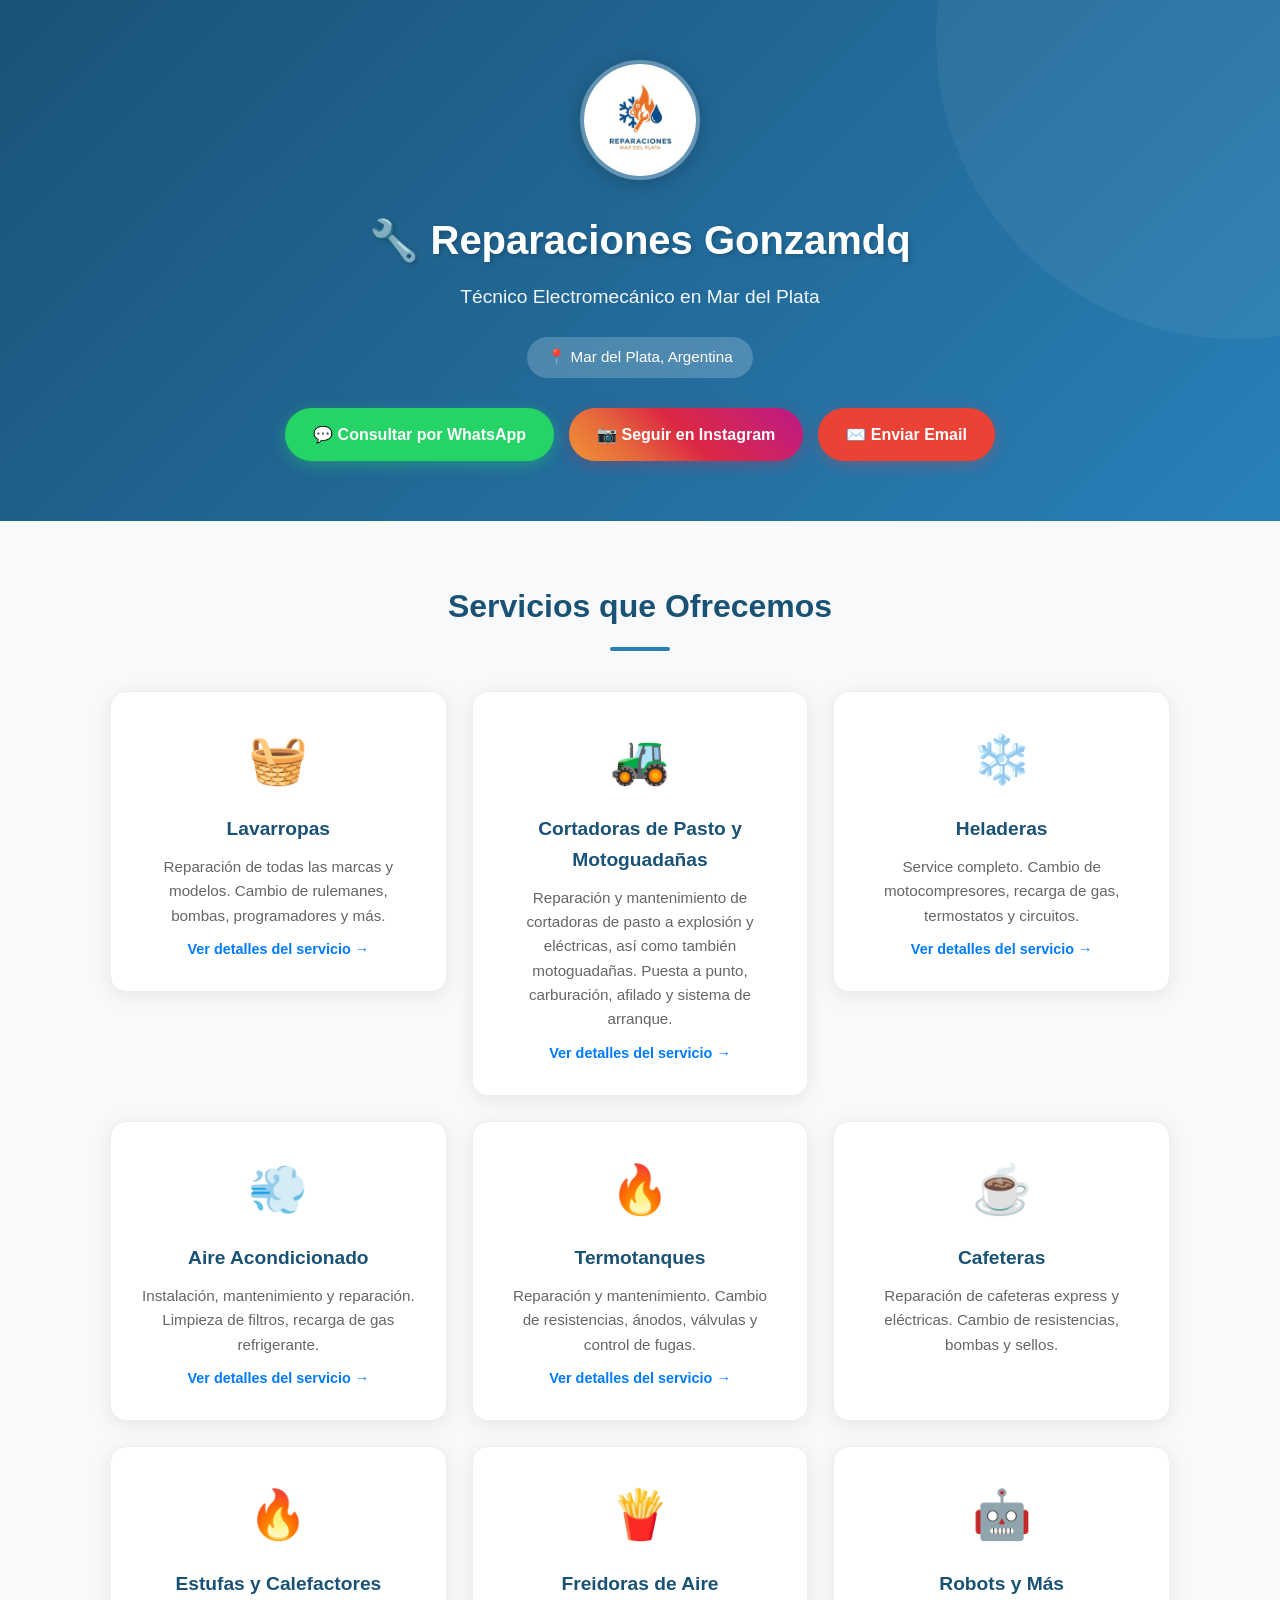
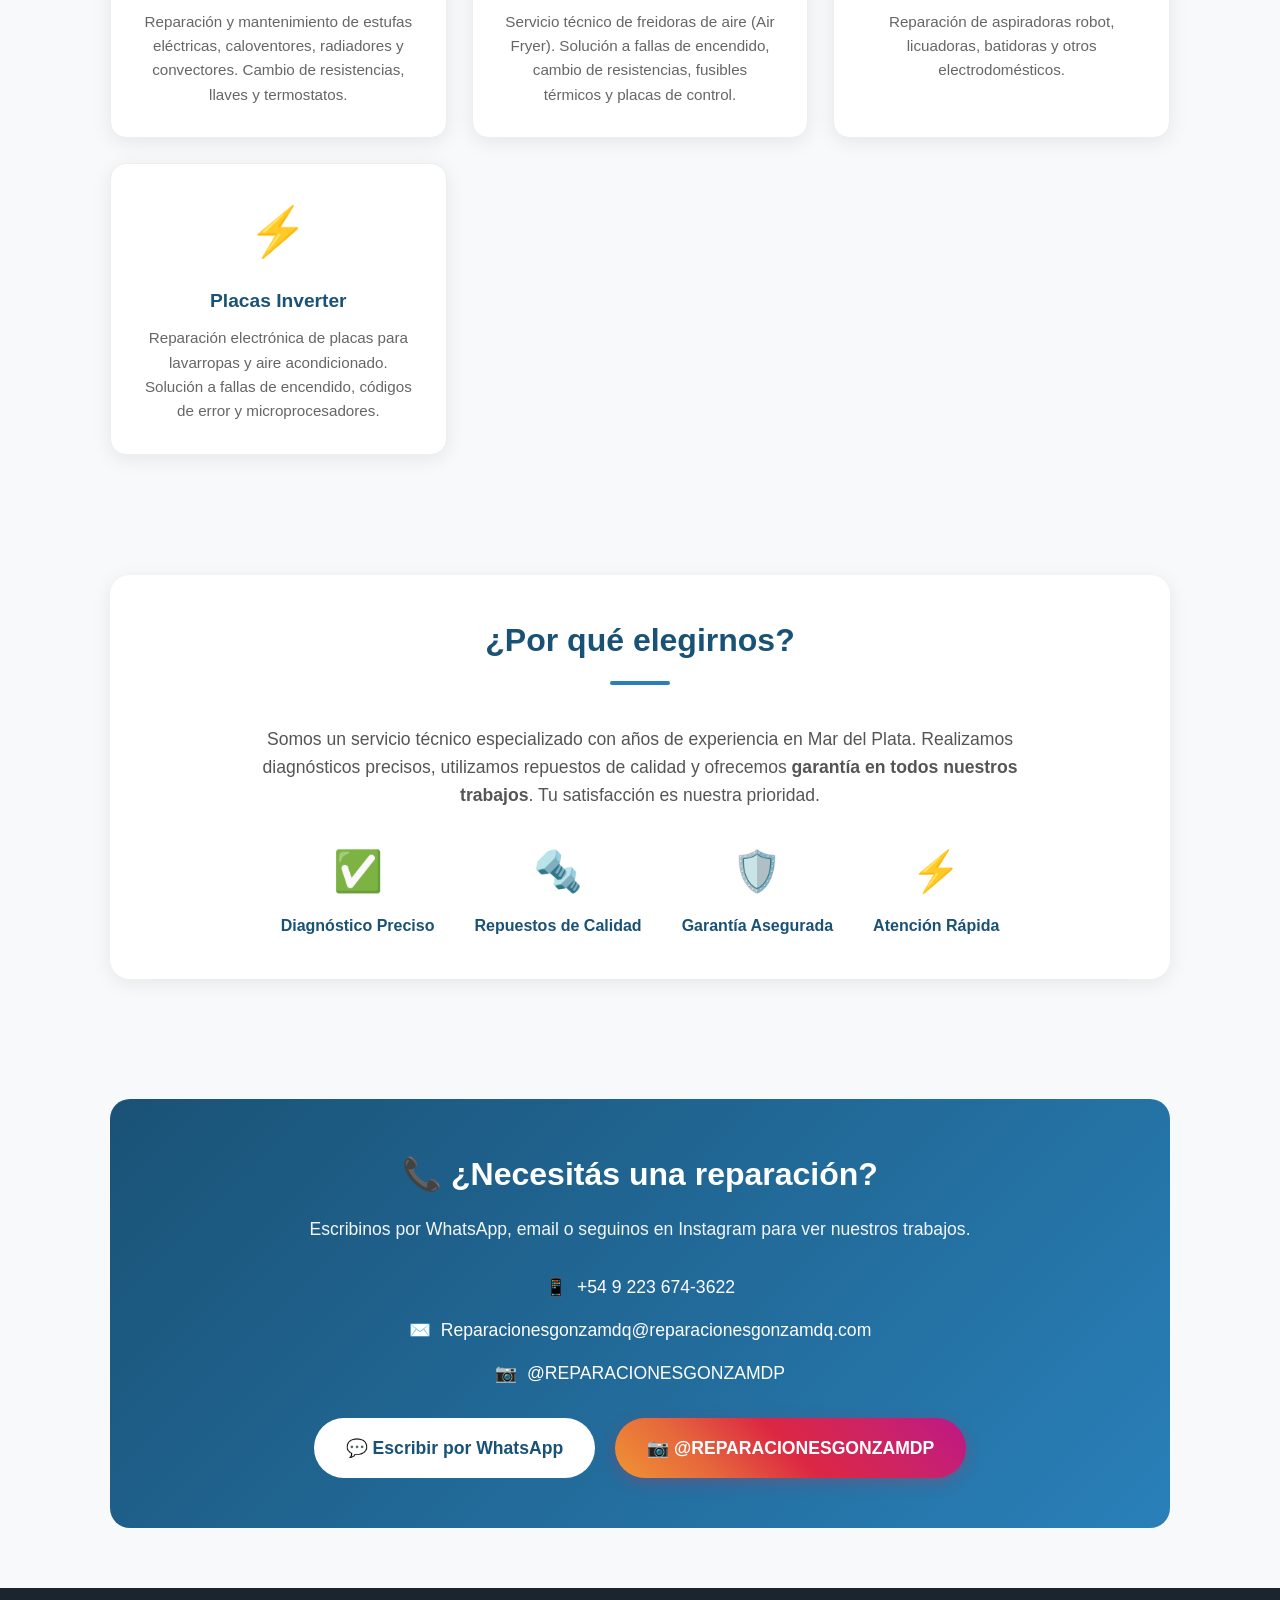
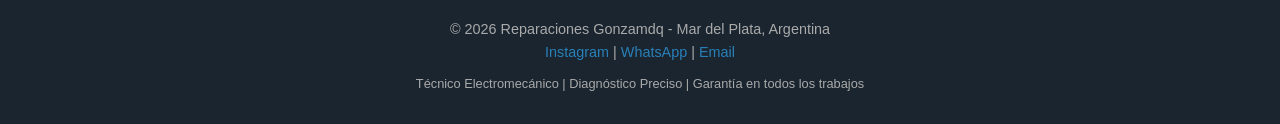
==== index.html @ 81da8a83 "Update index.html" ====
<!DOCTYPE html>
<html lang="es">
<head>
    <meta charset="UTF-8">
    <meta name="viewport" content="width=device-width, initial-scale=1.0">

    <!-- Google Site Verification -->
    <meta name="google-site-verification" content="owoiOC521IgH_hDAsk7e91cCedd61ke7sE8vkSv_ono" />

    <!-- SEO Básico -->
    <title>Reparaciones Gonzamdq - Técnico Electromecánico en Mar del Plata</title>
    <meta name="description" content="Técnico electromecánico en Mar del Plata. Reparación de lavarropas, heladeras, aire acondicionado, termotanques, cafeteras, robots y más. Diagnóstico preciso, repuestos de calidad y garantía en todos los trabajos.">
    <meta name="keywords" content="reparación lavarropas Mar del Plata, técnico heladeras, reparación aire acondicionado, termotanques, cafeteras, robots, electromecánico, service, garantía">
    <meta name="author" content="Reparaciones Gonzamdq">
    <meta name="robots" content="index, follow">

    <!-- Open Graph / Redes Sociales -->
    <meta property="og:title" content="Reparaciones Gonzamdq - Técnico Electromecánico">
    <meta property="og:description" content="Reparación de electrodomésticos en Mar del Plata. Diagnóstico preciso y garantía.">
    <meta property="og:type" content="website">
    <meta property="og:url" content="https://reparacionesgonzamdq-blip.github.io/Reparaciones-mdq/">
    <meta property="og:image" content="logo.jpg">

    <!-- Favicon -->
    <link rel="icon" href="logo.jpg" type="image/jpeg">

    <style>
        * {
            margin: 0;
            padding: 0;
            box-sizing: border-box;
        }

        body {
            font-family: 'Segoe UI', Tahoma, Geneva, Verdana, sans-serif;
            line-height: 1.6;
            color: #333;
            background: #f8f9fa;
        }

        /* Header / Hero */
        header {
            background: linear-gradient(135deg, #1a5276 0%, #2980b9 100%);
            color: white;
            padding: 60px 20px;
            text-align: center;
            position: relative;
            overflow: hidden;
        }

        header::before {
            content: '';
            position: absolute;
            top: -50%;
            right: -20%;
            width: 600px;
            height: 600px;
            background: rgba(255,255,255,0.05);
            border-radius: 50%;
        }

        .logo-container {
            margin-bottom: 20px;
        }

        .logo-container img {
            width: 120px;
            height: 120px;
            border-radius: 50%;
            border: 4px solid rgba(255,255,255,0.3);
            object-fit: cover;
            box-shadow: 0 4px 20px rgba(0,0,0,0.2);
        }

        header h1 {
            font-size: 2.5rem;
            margin-bottom: 10px;
            text-shadow: 2px 2px 4px rgba(0,0,0,0.2);
        }

        header .subtitle {
            font-size: 1.2rem;
            opacity: 0.95;
            margin-bottom: 25px;
        }

        .location-badge {
            display: inline-flex;
            align-items: center;
            gap: 8px;
            background: rgba(255,255,255,0.2);
            padding: 8px 20px;
            border-radius: 50px;
            font-size: 0.95rem;
        }

        /* Botones CTA */
        .cta-buttons {
            margin-top: 30px;
            display: flex;
            gap: 15px;
            justify-content: center;
            flex-wrap: wrap;
        }

        .btn {
            display: inline-flex;
            align-items: center;
            gap: 10px;
            padding: 14px 28px;
            border-radius: 50px;
            text-decoration: none;
            font-weight: 600;
            font-size: 1rem;
            transition: all 0.3s ease;
            border: none;
            cursor: pointer;
        }

        .btn-whatsapp {
            background: #25D366;
            color: white;
            box-shadow: 0 4px 15px rgba(37, 211, 102, 0.4);
        }

        .btn-whatsapp:hover {
            transform: translateY(-2px);
            box-shadow: 0 6px 20px rgba(37, 211, 102, 0.5);
        }

        .btn-instagram {
            background: linear-gradient(45deg, #f09433, #e6683c, #dc2743, #cc2366, #bc1888);
            color: white;
            box-shadow: 0 4px 15px rgba(220, 39, 67, 0.3);
        }

        .btn-instagram:hover {
            transform: translateY(-2px);
            box-shadow: 0 6px 20px rgba(220, 39, 67, 0.4);
        }

        .btn-email {
            background: #ea4335;
            color: white;
            box-shadow: 0 4px 15px rgba(234, 67, 53, 0.3);
        }

        .btn-email:hover {
            transform: translateY(-2px);
            box-shadow: 0 6px 20px rgba(234, 67, 53, 0.4);
        }

        /* Secciones */
        section {
            padding: 60px 20px;
            max-width: 1100px;
            margin: 0 auto;
        }

        .section-title {
            text-align: center;
            font-size: 2rem;
            color: #1a5276;
            margin-bottom: 40px;
            position: relative;
        }

        .section-title::after {
            content: '';
            display: block;
            width: 60px;
            height: 4px;
            background: #2980b9;
            margin: 15px auto 0;
            border-radius: 2px;
        }

        /* Servicios */
        .services-grid {
            display: grid;
            grid-template-columns: repeat(auto-fit, minmax(280px, 1fr));
            gap: 25px;
        }

        .service-card {
            background: white;
            border-radius: 16px;
            padding: 30px;
            text-align: center;
            box-shadow: 0 4px 20px rgba(0,0,0,0.08);
            transition: all 0.3s ease;
            border: 1px solid #eee;
        }

        .service-card:hover {
            transform: translateY(-5px);
            box-shadow: 0 8px 30px rgba(0,0,0,0.12);
        }

        .service-icon {
            font-size: 3rem;
            margin-bottom: 15px;
        }

        .service-card h3 {
            color: #1a5276;
            margin-bottom: 10px;
            font-size: 1.2rem;
        }

        .service-card p {
            color: #666;
            font-size: 0.95rem;
        }

        /* Sobre Nosotros */
        .about {
            background: white;
            border-radius: 20px;
            padding: 40px;
            box-shadow: 0 4px 20px rgba(0,0,0,0.08);
            text-align: center;
        }

        .about p {
            font-size: 1.1rem;
            color: #555;
            max-width: 800px;
            margin: 0 auto 20px;
        }

        .features {
            display: flex;
            justify-content: center;
            gap: 40px;
            margin-top: 30px;
            flex-wrap: wrap;
        }

        .feature {
            text-align: center;
        }

        .feature .icon {
            font-size: 2.5rem;
            margin-bottom: 10px;
        }

        .feature h4 {
            color: #1a5276;
            font-size: 1rem;
        }

        /* Contacto */
        .contact-section {
            background: linear-gradient(135deg, #1a5276 0%, #2980b9 100%);
            color: white;
            border-radius: 20px;
            padding: 50px 40px;
            text-align: center;
        }

        .contact-section h2 {
            font-size: 2rem;
            margin-bottom: 15px;
        }

        .contact-section p {
            font-size: 1.1rem;
            opacity: 0.95;
            margin-bottom: 30px;
        }

        .contact-info {
            display: flex;
            flex-direction: column;
            gap: 15px;
            margin-bottom: 30px;
            align-items: center;
        }

        .contact-info-item {
            display: flex;
            align-items: center;
            gap: 10px;
            font-size: 1.1rem;
        }

        .contact-info-item a {
            color: white;
            text-decoration: none;
        }

        .contact-info-item a:hover {
            text-decoration: underline;
        }

        .contact-buttons {
            display: flex;
            gap: 20px;
            justify-content: center;
            flex-wrap: wrap;
        }

        .contact-buttons .btn {
            font-size: 1.1rem;
            padding: 16px 32px;
        }

        .btn-light {
            background: white;
            color: #1a5276;
        }

        .btn-light:hover {
            background: #f0f0f0;
        }

        /* Footer */
        footer {
            background: #1a252f;
            color: #aaa;
            text-align: center;
            padding: 30px 20px;
            font-size: 0.9rem;
        }

        footer a {
            color: #2980b9;
            text-decoration: none;
        }

        footer a:hover {
            text-decoration: underline;
        }

        /* Responsive */
        @media (max-width: 600px) {
            header h1 {
                font-size: 1.8rem;
            }

            header .subtitle {
                font-size: 1rem;
            }

            .cta-buttons {
                flex-direction: column;
                align-items: center;
            }

            .btn {
                width: 90%;
                justify-content: center;
            }

            section {
                padding: 40px 15px;
            }

            .contact-section {
                padding: 35px 20px;
            }
        }
    </style>
</head>
<body>

    <!-- Header / Hero -->
    <header>
        <div class="logo-container">
            <img src="logo.jpg" alt="Reparaciones Gonzamdq Logo">
        </div>
        <h1>🔧 Reparaciones Gonzamdq</h1>
        <p class="subtitle">Técnico Electromecánico en Mar del Plata</p>
        <div class="location-badge">
            📍 Mar del Plata, Argentina
        </div>

        <div class="cta-buttons">
            <a href="https://wa.me/5492236743622?text=Hola!%20Vengo%20de%20la%20página%20web%20y%20quiero%20consultar%20por%20una%20reparación." class="btn btn-whatsapp" target="_blank">
                💬 Consultar por WhatsApp
            </a>
            <a href="https://instagram.com/REPARACIONESGONZAMDP" class="btn btn-instagram" target="_blank">
                📷 Seguir en Instagram
            </a>
            <a href="mailto:Reparacionesgonzamdq@reparacionesgonzamdq.com" class="btn btn-email">
                ✉️ Enviar Email
            </a>
        </div>
    </header>

         <!-- Servicios -->
    <section id="servicios">
      <h2 class="section-title">Servicios que Ofrecemos</h2>
      <div class="services-grid">

        <a href="lavarropas.html" style="text-decoration: none; color: inherit;">
  <div class="service-card">
    <div class="service-icon">🧺</div>
    <h3>Lavarropas</h3>
    <p>Reparación de todas las marcas y modelos. Cambio de rulemanes, bombas, programadores y más.</p>
    <span style="color: #007bff; font-weight: bold; display: block; margin-top: 10px; font-size: 0.9em;">Ver detalles del servicio →</span>
  </div>
</a>

        <a href="cortadoras-de-pasto.html" style="text-decoration: none; color: inherit;">
  <div class="service-card">
    <div class="service-icon">🚜</div>
    <h3>Cortadoras de Pasto y Motoguadañas</h3>
    <p>Reparación y mantenimiento de cortadoras de pasto a explosión y eléctricas, así como también motoguadañas. Puesta a punto, carburación, afilado y sistema de arranque.</p>
    <span style="color: #007bff; font-weight: bold; display: block; margin-top: 10px; font-size: 0.9em;">Ver detalles del servicio →</span>
  </div>
</a>

        <a href="heladeras.html" style="text-decoration: none; color: inherit;">
  <div class="service-card">
    <div class="service-icon">❄️</div>
    <h3>Heladeras</h3>
    <p>Service completo. Cambio de motocompresores, recarga de gas, termostatos y circuitos.</p>
    <span style="color: #007bff; font-weight: bold; display: block; margin-top: 10px; font-size: 0.9em;">Ver detalles del servicio →</span>
  </div>
</a>

        <a href="aire-acondicionado.html" style="text-decoration: none; color: inherit;">
  <div class="service-card">
    <div class="service-icon">💨</div>
    <h3>Aire Acondicionado</h3>
    <p>Instalación, mantenimiento y reparación. Limpieza de filtros, recarga de gas refrigerante.</p>
    <span style="color: #007bff; font-weight: bold; display: block; margin-top: 10px; font-size: 0.9em;">Ver detalles del servicio →</span>
  </div>
</a>


        <a href="termotanques.html" style="text-decoration: none; color: inherit;">
  <div class="service-card">
    <div class="service-icon">🔥</div>
    <h3>Termotanques</h3>
    <p>Reparación y mantenimiento. Cambio de resistencias, ánodos, válvulas y control de fugas.</p>
    <span style="color: #007bff; font-weight: bold; display: block; margin-top: 10px; font-size: 0.9em;">Ver detalles del servicio →</span>
  </div>
</a>


        <div class="service-card">
          <div class="service-icon">☕</div>
          <h3>Cafeteras</h3>
          <p>Reparación de cafeteras express y eléctricas. Cambio de resistencias, bombas y sellos.</p>
        </div>

          <!-- Servicio: Estufas y Calefactores -->
<div class="service-card">
  <div class="service-icon">🔥</div>
  <h3>Estufas y Calefactores</h3>
  <p>Reparación y mantenimiento de estufas eléctricas, caloventores, radiadores y convectores. Cambio de resistencias, llaves y termostatos.</p>
</div>

<!-- Servicio: Freidoras de Aire -->
<div class="service-card">
  <div class="service-icon">🍟</div>
  <h3>Freidoras de Aire</h3>
  <p>Servicio técnico de freidoras de aire (Air Fryer). Solución a fallas de encendido, cambio de resistencias, fusibles térmicos y placas de control.</p>
</div>

        <div class="service-card">
          <div class="service-icon">🤖</div>
          <h3>Robots y Más</h3>
          <p>Reparación de aspiradoras robot, licuadoras, batidoras y otros electrodomésticos.</p>
        </div>

        <div class="service-card">
          <div class="service-icon">⚡</div>
          <h3>Placas Inverter</h3>
          <p>Reparación electrónica de placas para lavarropas y aire acondicionado. Solución a fallas de encendido, códigos de error y microprocesadores.</p>
        </div>

      </div>
    </section>
    
  <!-- Sobre Nosotros -->
    <section id="nosotros">
        <div class="about">
            <h2 class="section-title">¿Por qué elegirnos?</h2>
            <p>
                Somos un servicio técnico especializado con años de experiencia en Mar del Plata. 
                Realizamos diagnósticos precisos, utilizamos repuestos de calidad y ofrecemos 
                <strong>garantía en todos nuestros trabajos</strong>. Tu satisfacción es nuestra prioridad.
            </p>
            <div class="features">
                <div class="feature">
                    <div class="icon">✅</div>
                    <h4>Diagnóstico Preciso</h4>
                </div>
                <div class="feature">
                    <div class="icon">🔩</div>
                    <h4>Repuestos de Calidad</h4>
                </div>
                <div class="feature">
                    <div class="icon">🛡️</div>
                    <h4>Garantía Asegurada</h4>
                </div>
                <div class="feature">
                    <div class="icon">⚡</div>
                    <h4>Atención Rápida</h4>
                </div>
            </div>
        </div>
    </section>

    <!-- Contacto -->
    <section id="contacto">
        <div class="contact-section">
            <h2>📞 ¿Necesitás una reparación?</h2>
            <p>Escribinos por WhatsApp, email o seguinos en Instagram para ver nuestros trabajos.</p>

            <div class="contact-info">
                <div class="contact-info-item">
                    📱 <a href="https://wa.me/5492236743622" target="_blank">+54 9 223 674-3622</a>
                </div>
                <div class="contact-info-item">
                    ✉️ <a href="mailto:Reparacionesgonzamdq@reparacionesgonzamdq.com">Reparacionesgonzamdq@reparacionesgonzamdq.com</a>
                </div>
                <div class="contact-info-item">
                    📷 <a href="https://instagram.com/REPARACIONESGONZAMDP" target="_blank">@REPARACIONESGONZAMDP</a>
                </div>
            </div>

            <div class="contact-buttons">
                <a href="https://wa.me/5492236743622?text=Hola!%20Vengo%20de%20la%20página%20web%20y%20quiero%20consultar%20por%20una%20reparación." class="btn btn-light" target="_blank">
                    💬 Escribir por WhatsApp
                </a>
                <a href="https://instagram.com/REPARACIONESGONZAMDP" class="btn btn-instagram" target="_blank">
                    📷 @REPARACIONESGONZAMDP
                </a>
            </div>
        </div>
    </section>

    <!-- Footer -->
    <footer>
        <p>© 2026 Reparaciones Gonzamdq - Mar del Plata, Argentina</p>
        <p>
            <a href="https://instagram.com/REPARACIONESGONZAMDP" target="_blank">Instagram</a> | 
            <a href="https://wa.me/5492236743622" target="_blank">WhatsApp</a> | 
            <a href="mailto:Reparacionesgonzamdq@reparacionesgonzamdq.com">Email</a>
        </p>
        <p style="margin-top:10px; font-size:0.8rem;">Técnico Electromecánico | Diagnóstico Preciso | Garantía en todos los trabajos</p>
    </footer>

</body>
</html>
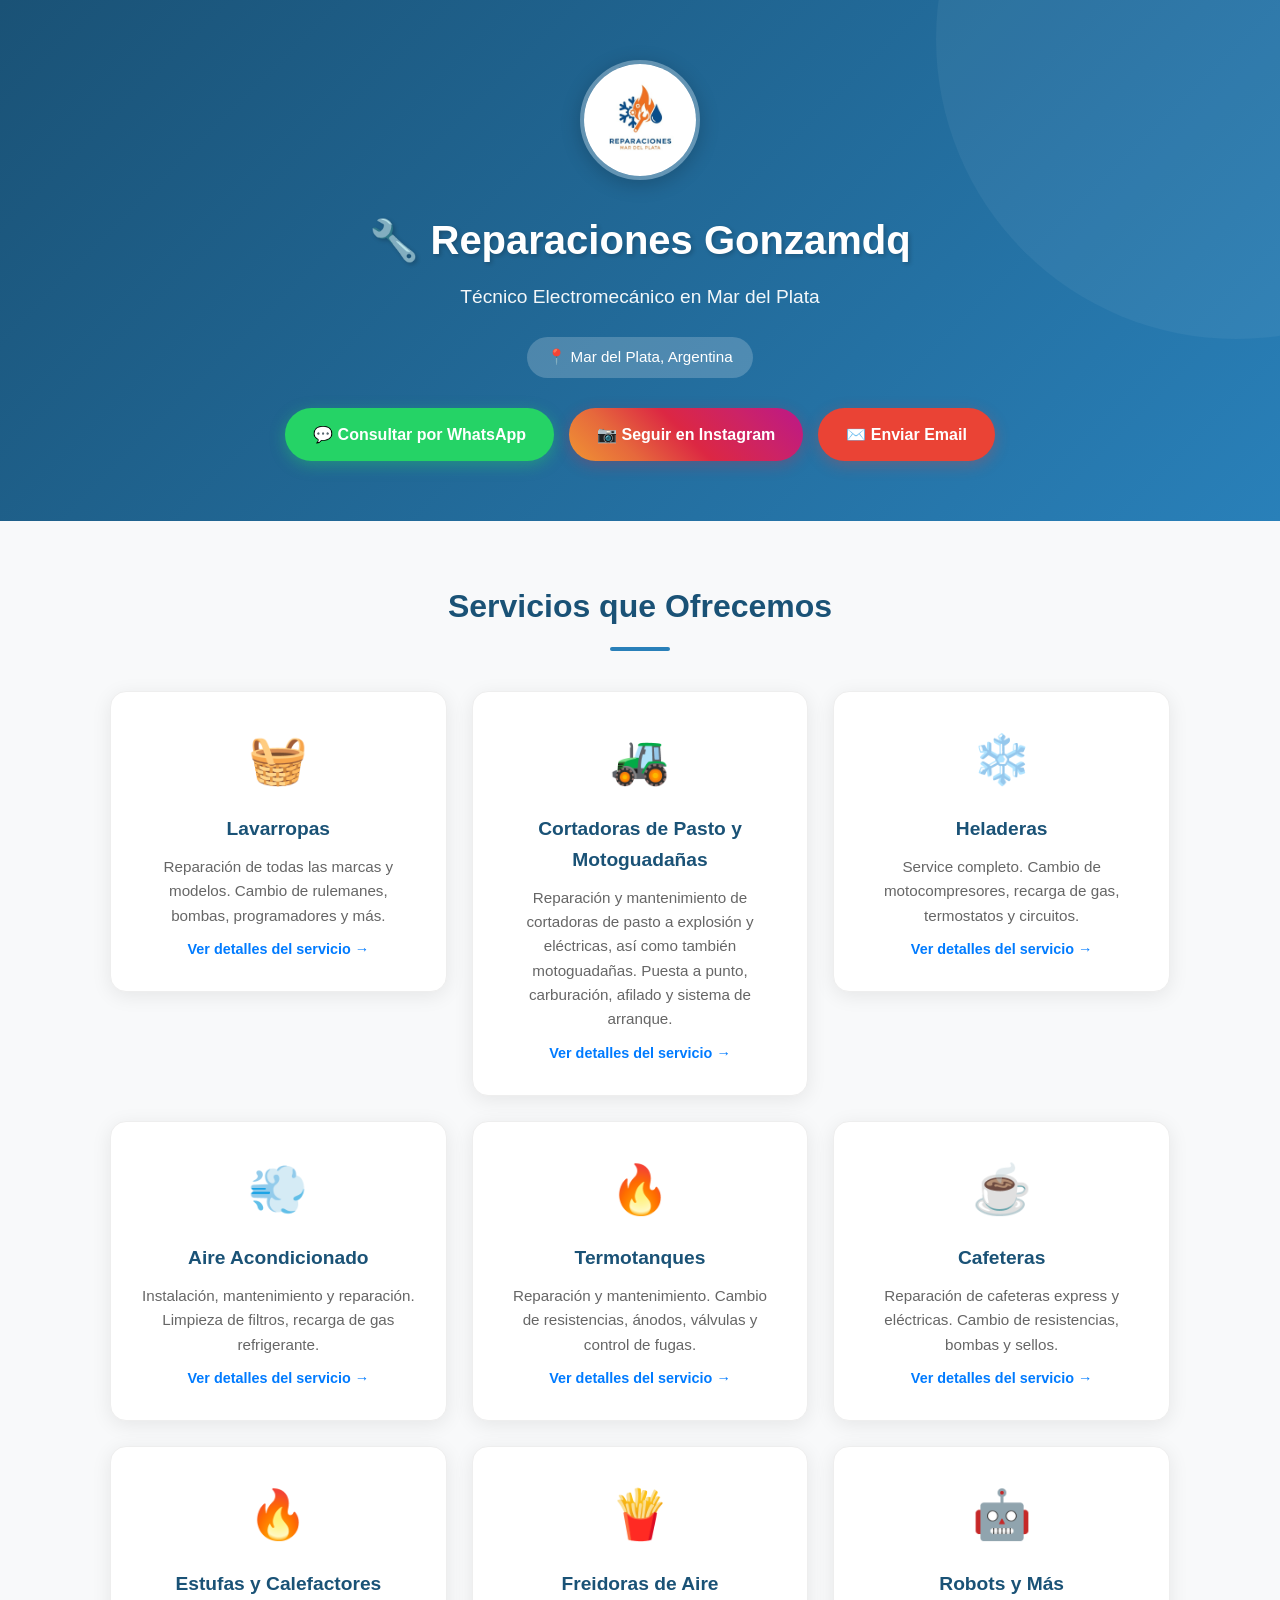
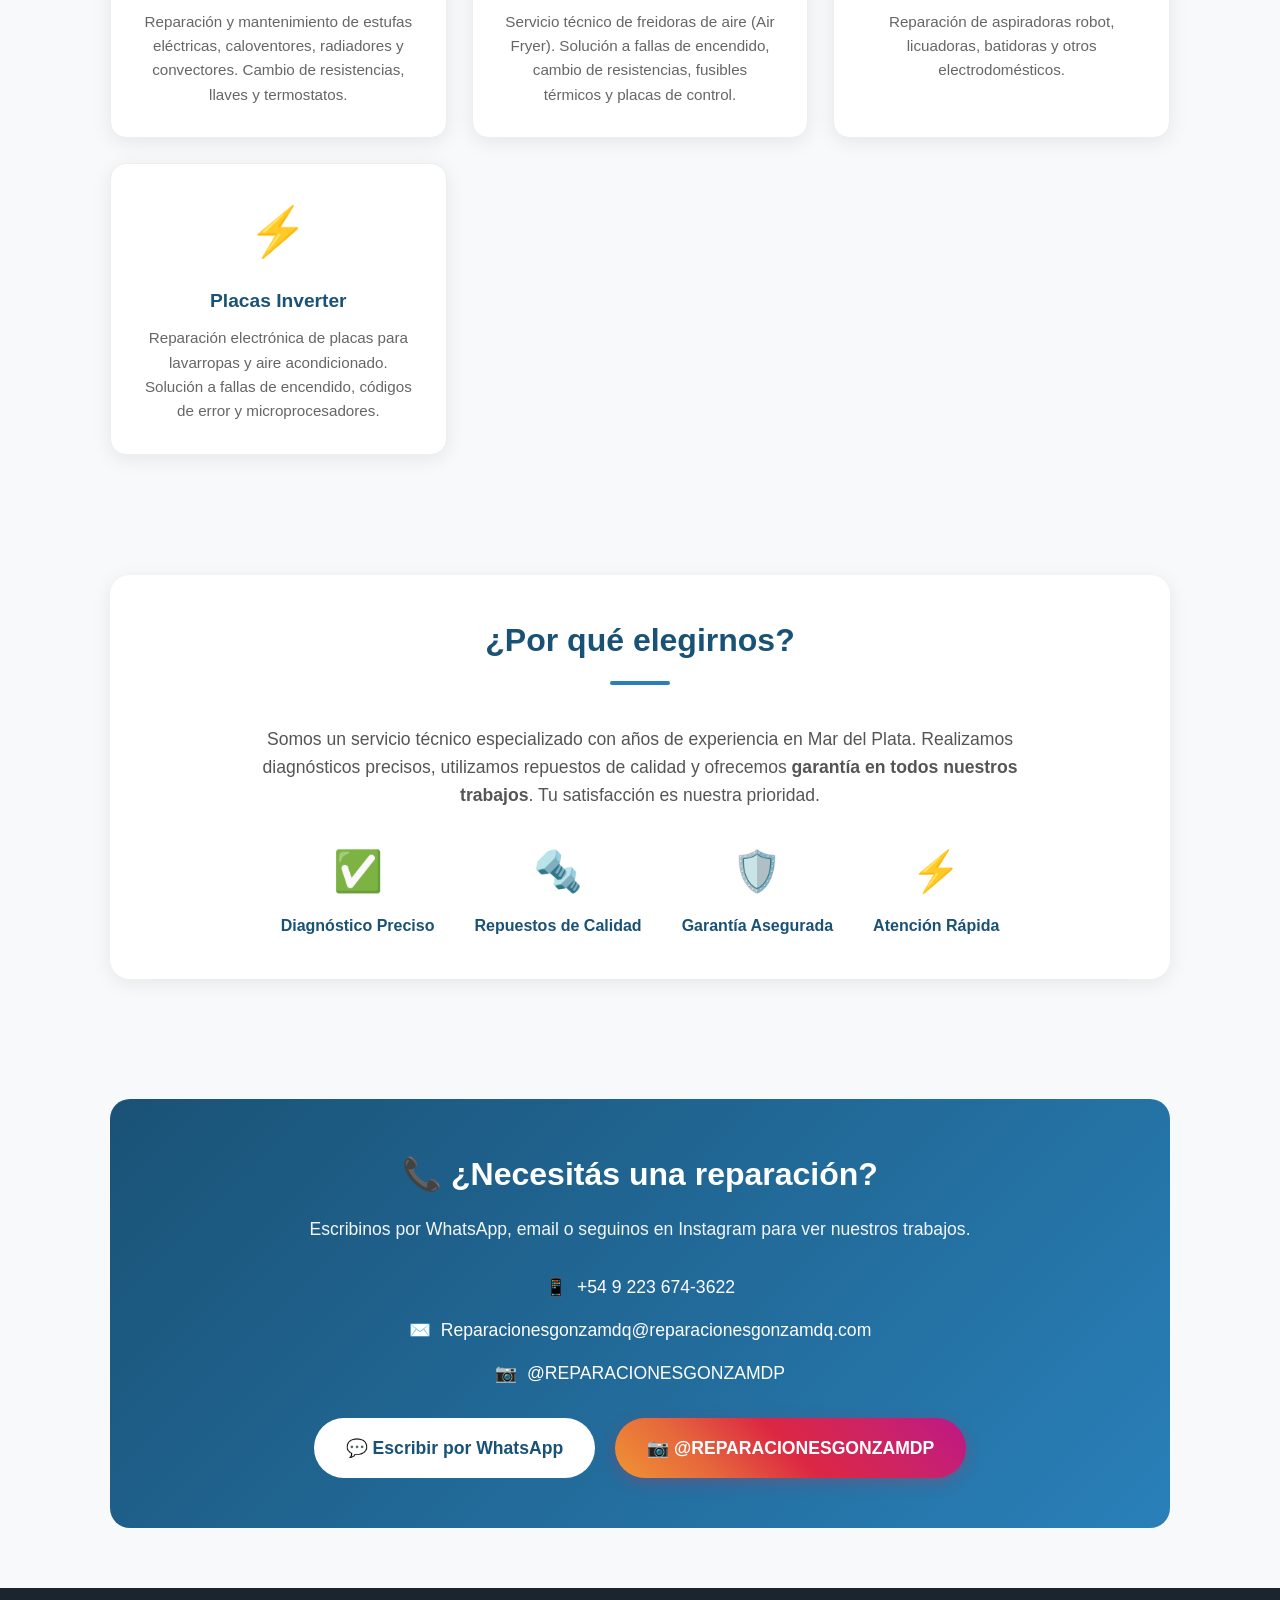
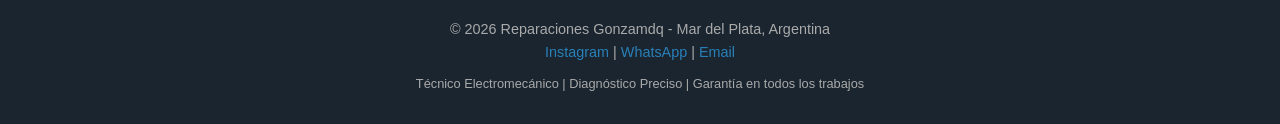
==== commit d6c3856f: "Update index.html" ====
--- a/index.html
+++ b/index.html
@@ -442,11 +442,15 @@
 </a>
 
 
-        <div class="service-card">
-          <div class="service-icon">☕</div>
-          <h3>Cafeteras</h3>
-          <p>Reparación de cafeteras express y eléctricas. Cambio de resistencias, bombas y sellos.</p>
-        </div>
+        <a href="cafeteras.html" style="text-decoration: none; color: inherit;">
+  <div class="service-card">
+    <div class="service-icon">☕</div>
+    <h3>Cafeteras</h3>
+    <p>Reparación de cafeteras express y eléctricas. Cambio de resistencias, bombas y sellos.</p>
+    <span style="color: #007bff; font-weight: bold; display: block; margin-top: 10px; font-size: 0.9em;">Ver detalles del servicio →</span>
+  </div>
+</a>
+
 
           <!-- Servicio: Estufas y Calefactores -->
 <div class="service-card">
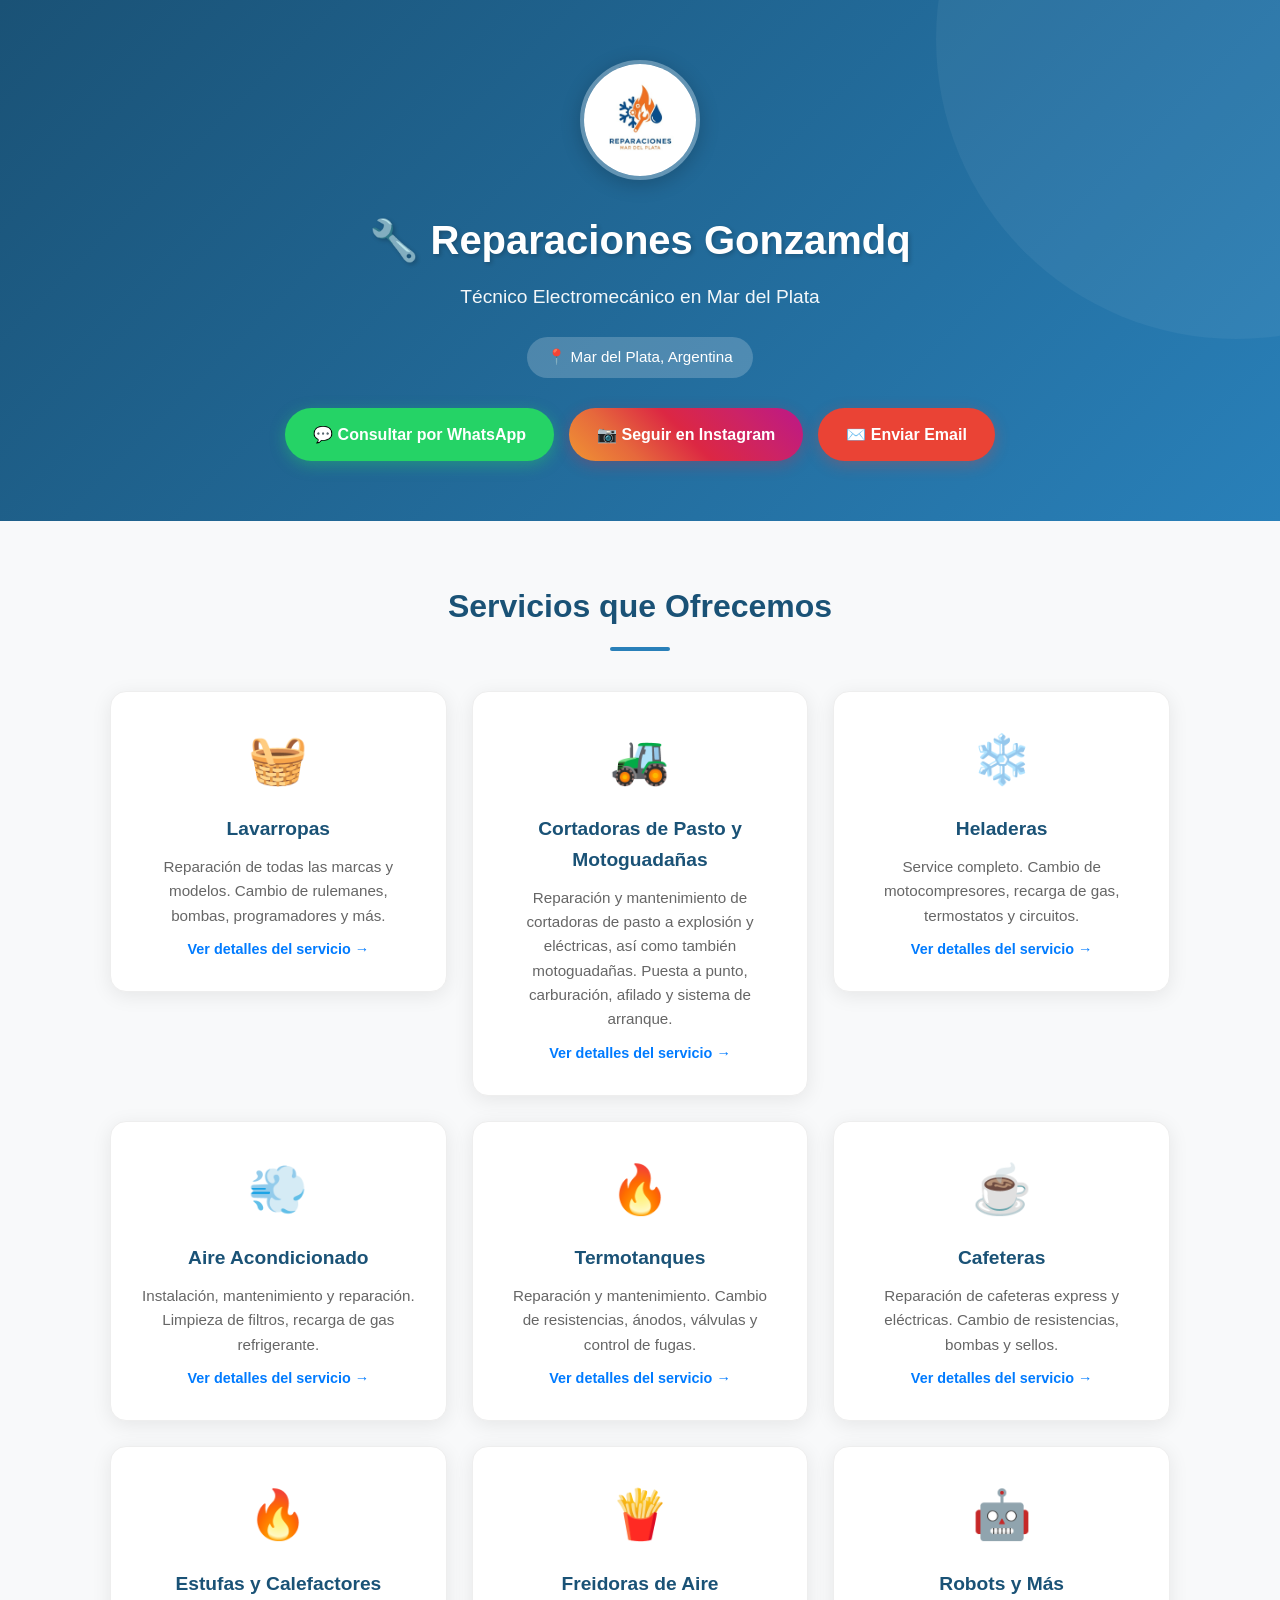
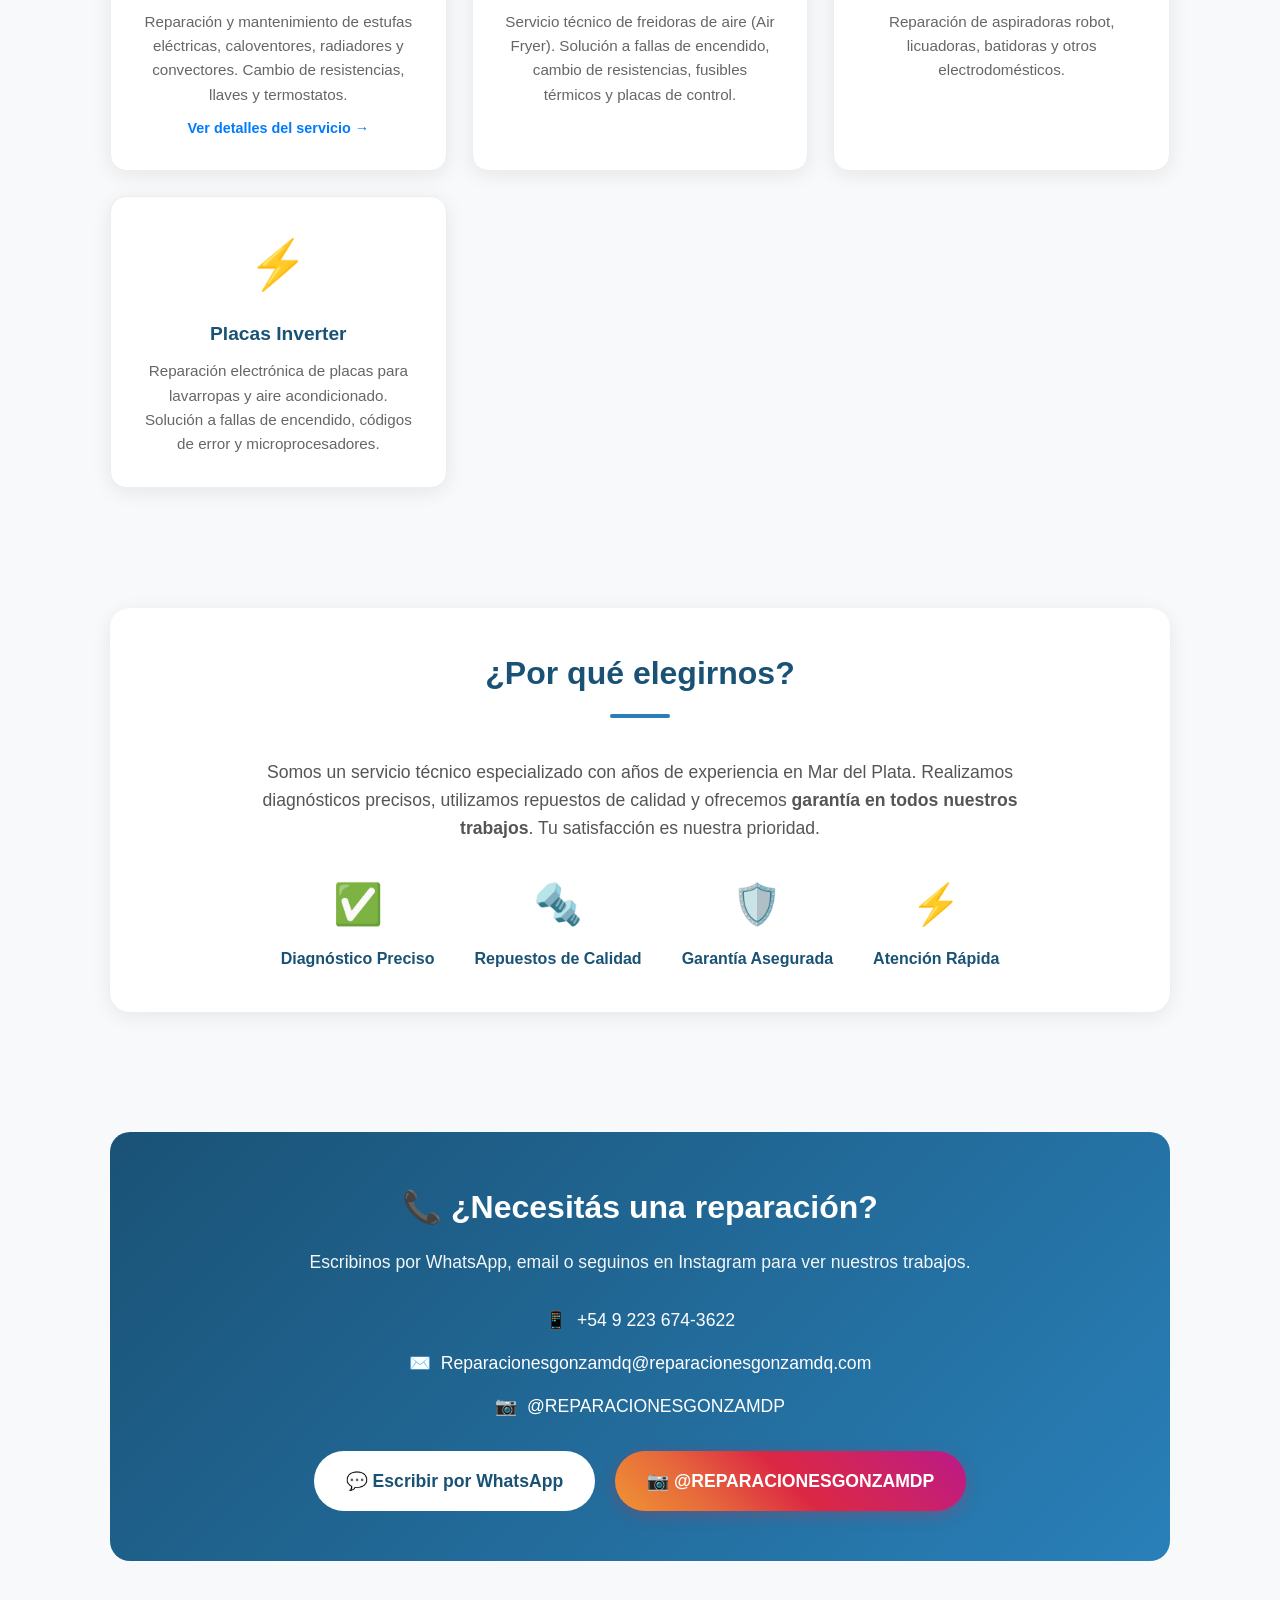
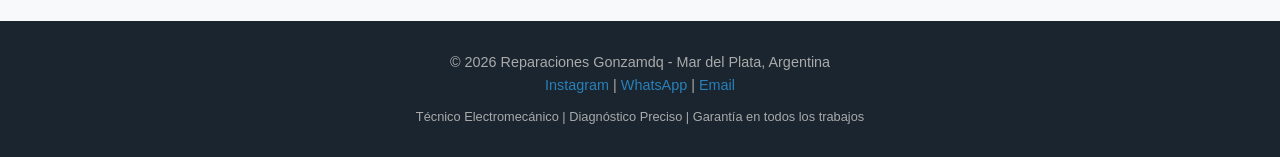
==== commit 651483fd: "Update index.html" ====
--- a/index.html
+++ b/index.html
@@ -453,11 +453,15 @@
 
 
           <!-- Servicio: Estufas y Calefactores -->
-<div class="service-card">
-  <div class="service-icon">🔥</div>
-  <h3>Estufas y Calefactores</h3>
-  <p>Reparación y mantenimiento de estufas eléctricas, caloventores, radiadores y convectores. Cambio de resistencias, llaves y termostatos.</p>
-</div>
+<a href="estufas.html" style="text-decoration: none; color: inherit;">
+  <div class="service-card">
+    <div class="service-icon">🔥</div>
+    <h3>Estufas y Calefactores</h3>
+    <p>Reparación y mantenimiento de estufas eléctricas, caloventores, radiadores y convectores. Cambio de resistencias, llaves y termostatos.</p>
+    <span style="color: #007bff; font-weight: bold; display: block; margin-top: 10px; font-size: 0.9em;">Ver detalles del servicio →</span>
+  </div>
+</a>
+
 
 <!-- Servicio: Freidoras de Aire -->
 <div class="service-card">
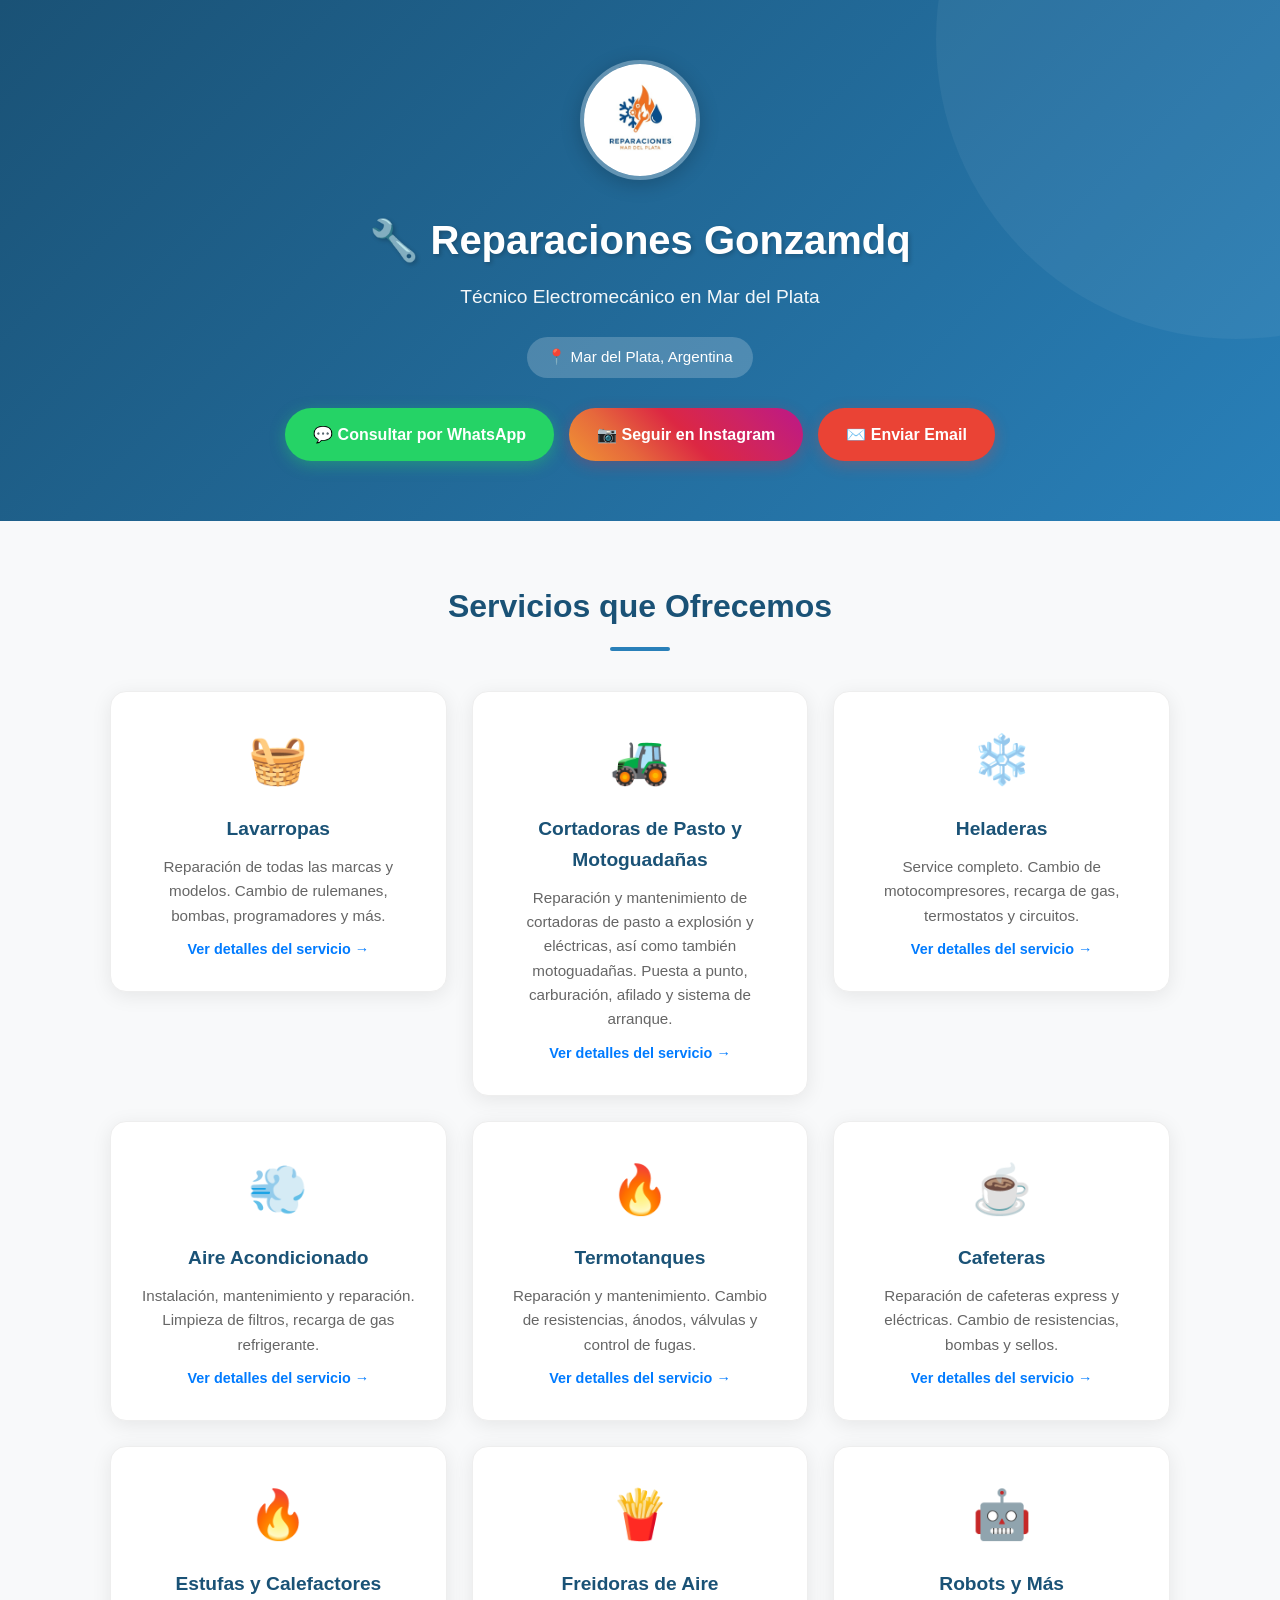
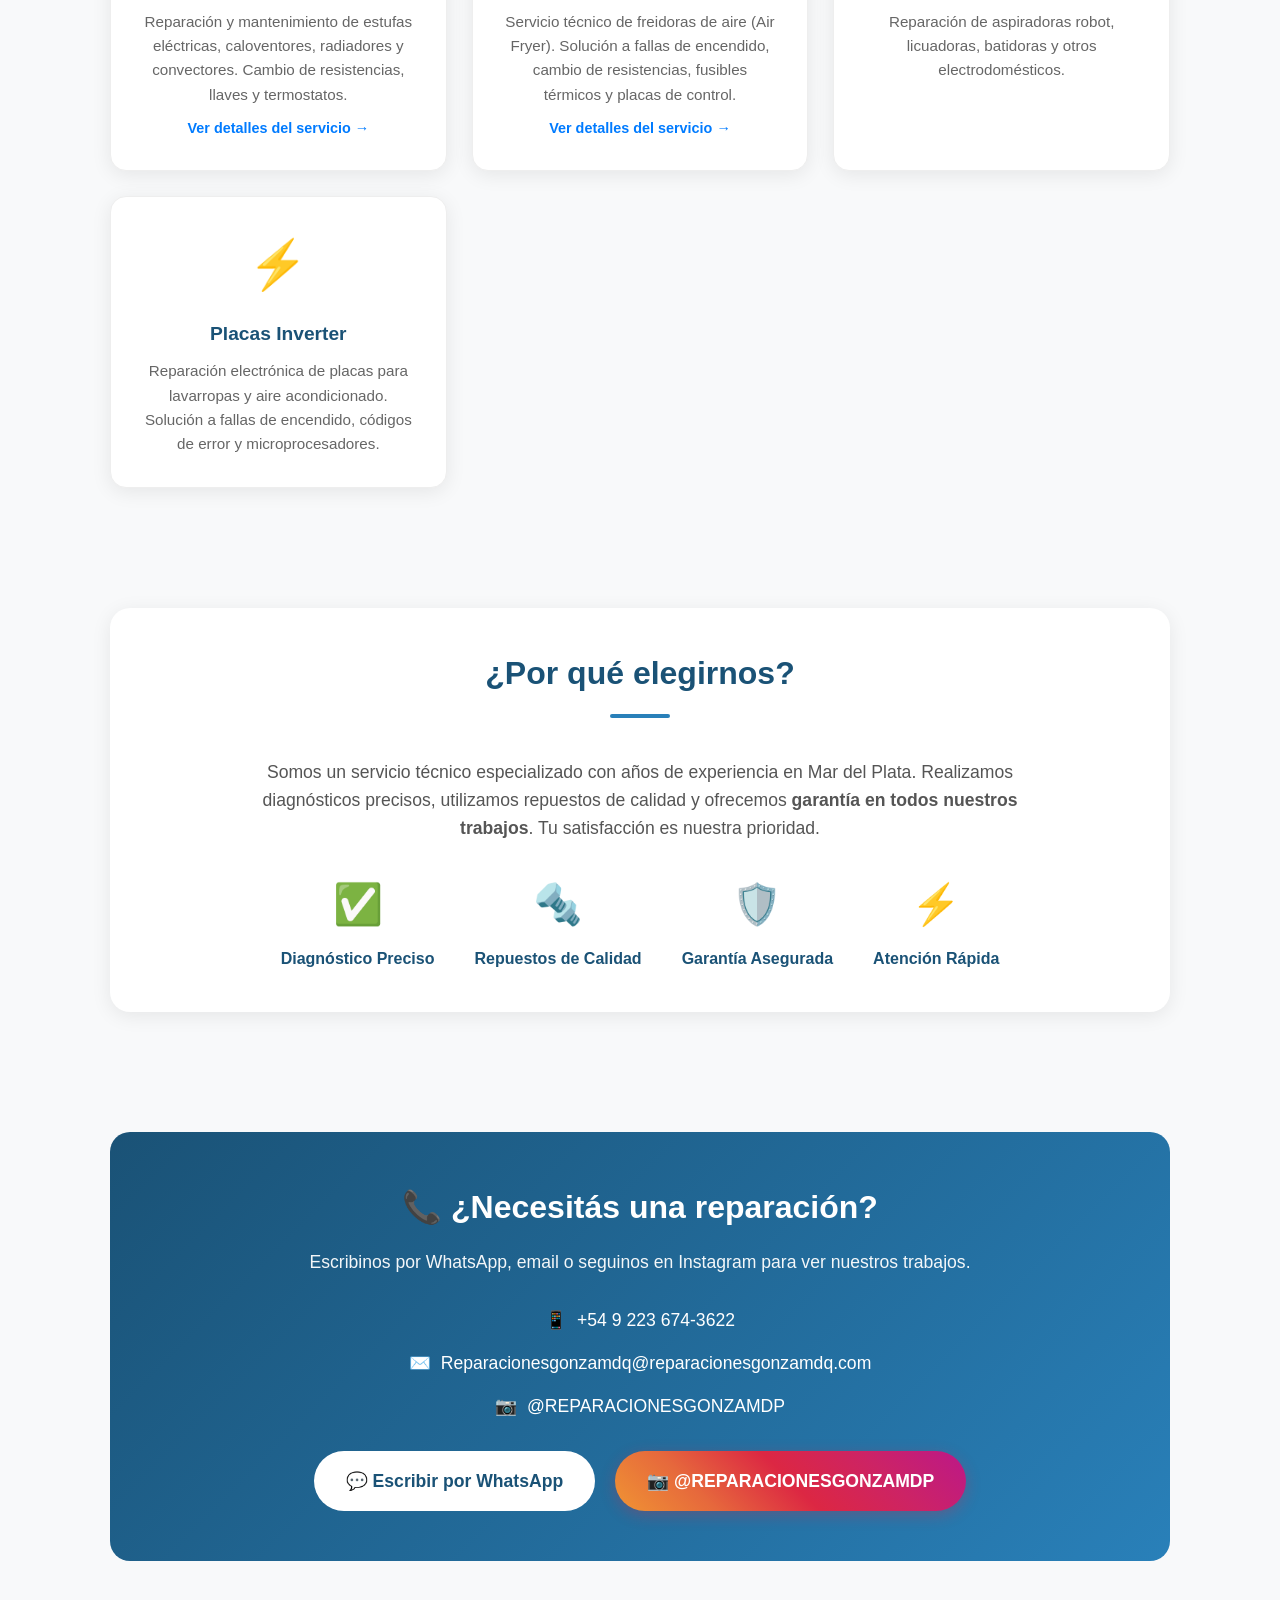
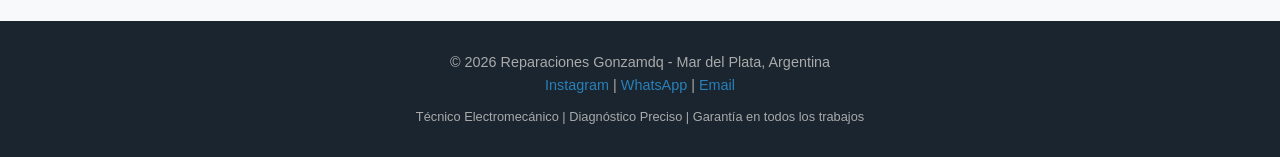
==== commit a078bd6d: "Update index.html" ====
--- a/index.html
+++ b/index.html
@@ -464,11 +464,15 @@
 
 
 <!-- Servicio: Freidoras de Aire -->
-<div class="service-card">
-  <div class="service-icon">🍟</div>
-  <h3>Freidoras de Aire</h3>
-  <p>Servicio técnico de freidoras de aire (Air Fryer). Solución a fallas de encendido, cambio de resistencias, fusibles térmicos y placas de control.</p>
-</div>
+<a href="freidoras-de-aire.html" style="text-decoration: none; color: inherit;">
+  <div class="service-card">
+    <div class="service-icon">🍟</div>
+    <h3>Freidoras de Aire</h3>
+    <p>Servicio técnico de freidoras de aire (Air Fryer). Solución a fallas de encendido, cambio de resistencias, fusibles térmicos y placas de control.</p>
+    <span style="color: #007bff; font-weight: bold; display: block; margin-top: 10px; font-size: 0.9em;">Ver detalles del servicio →</span>
+  </div>
+</a>
+
 
         <div class="service-card">
           <div class="service-icon">🤖</div>
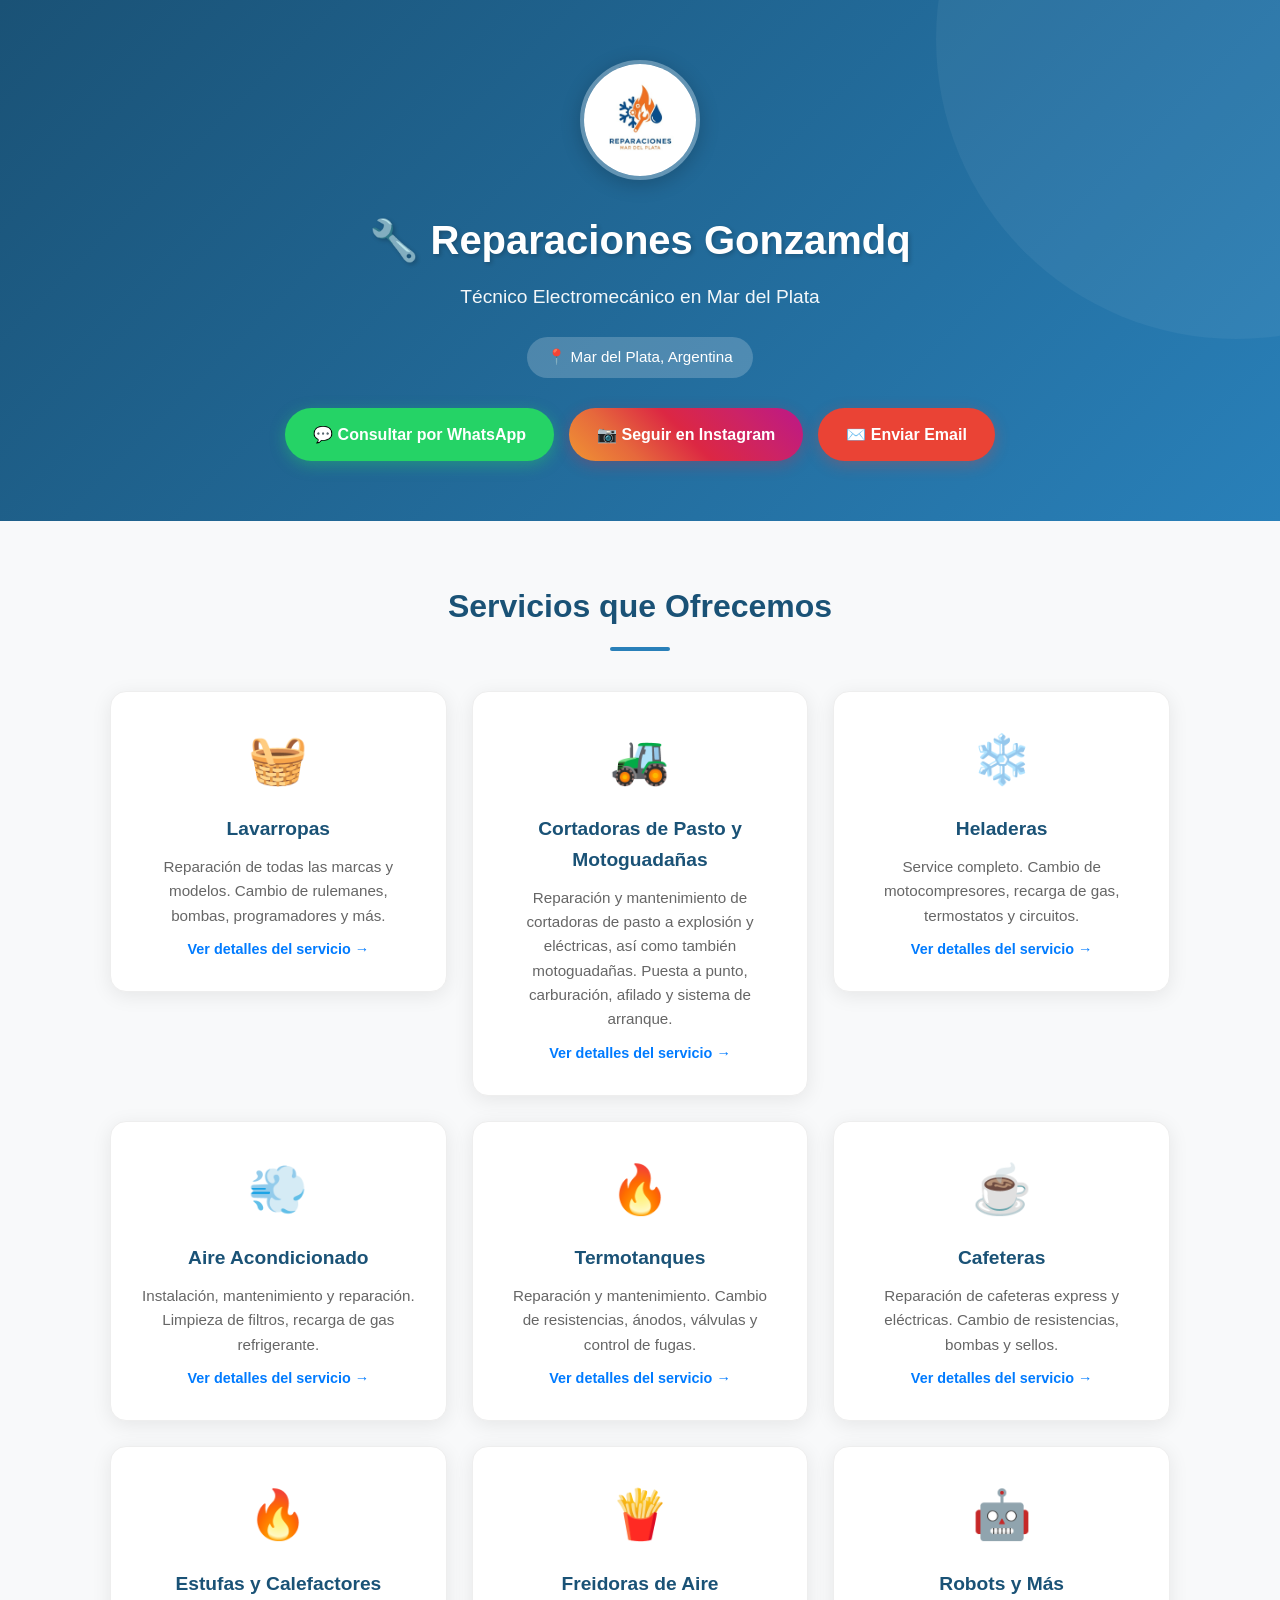
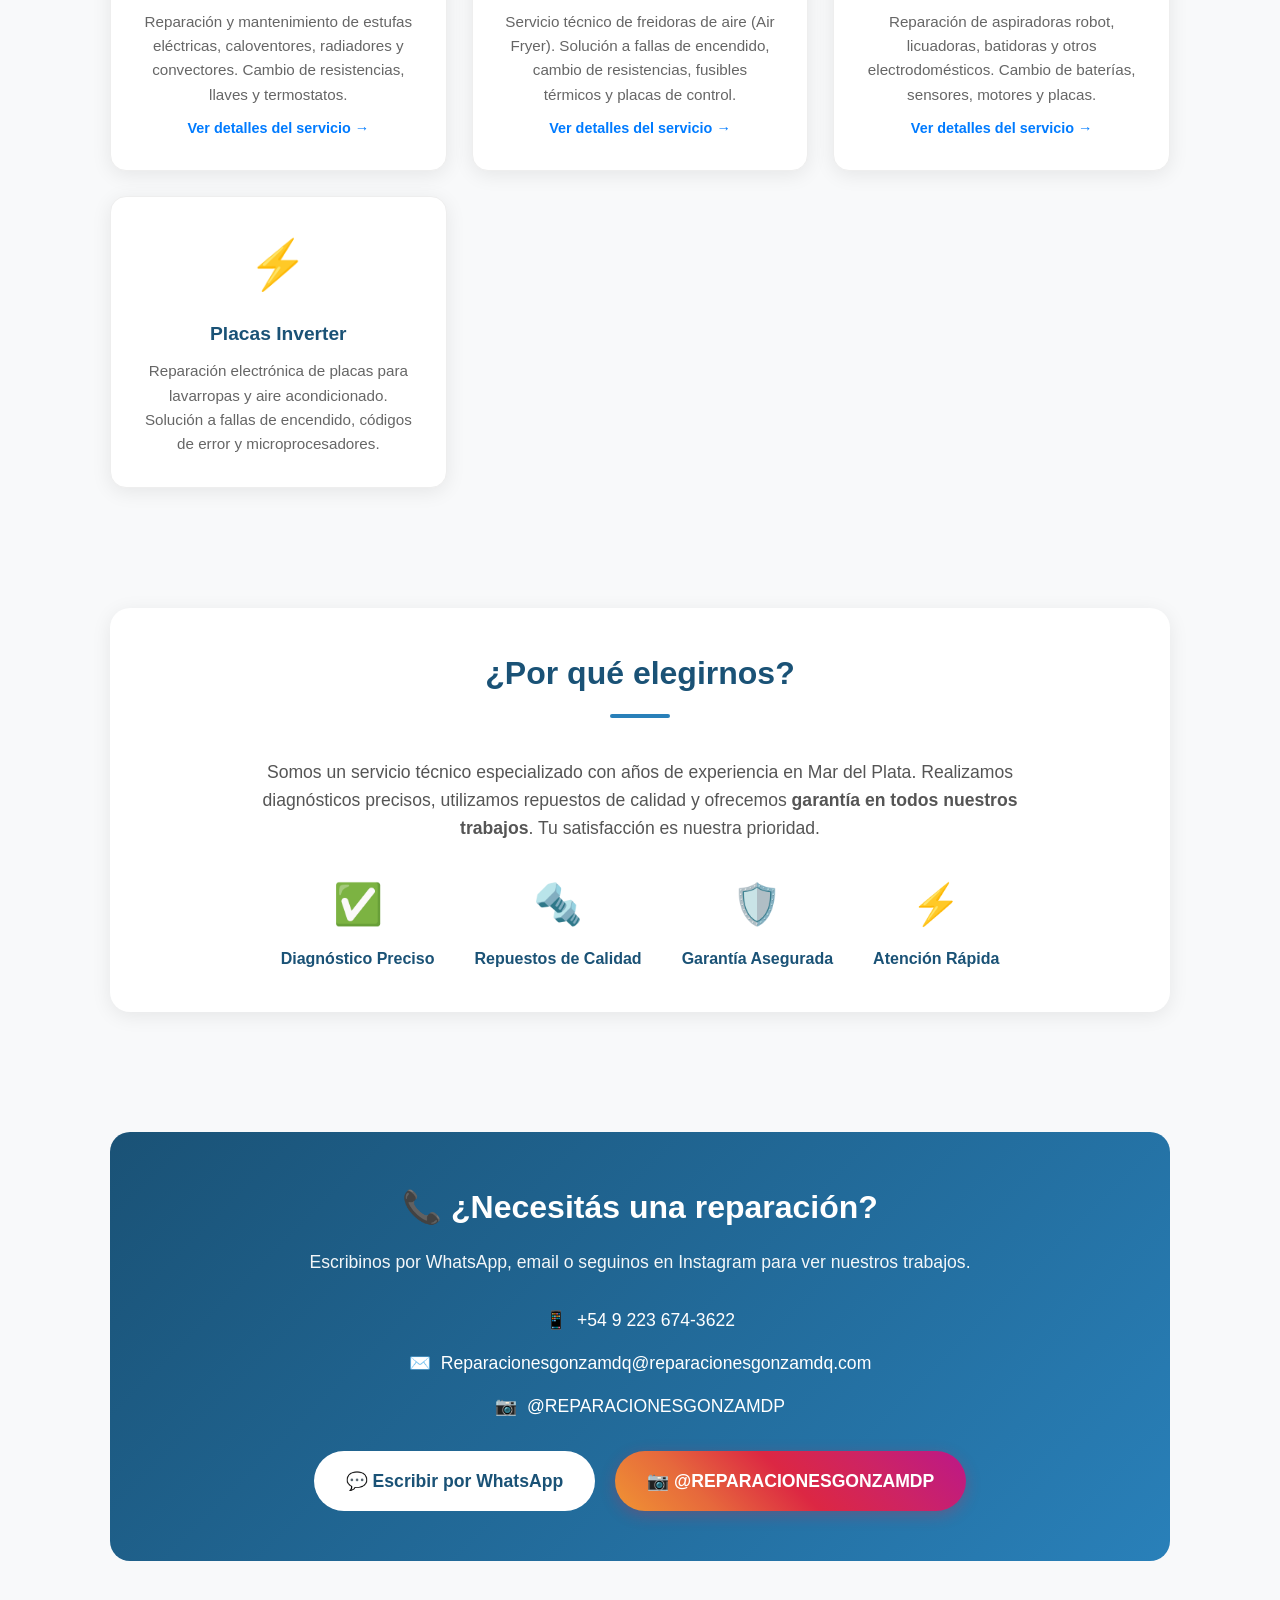
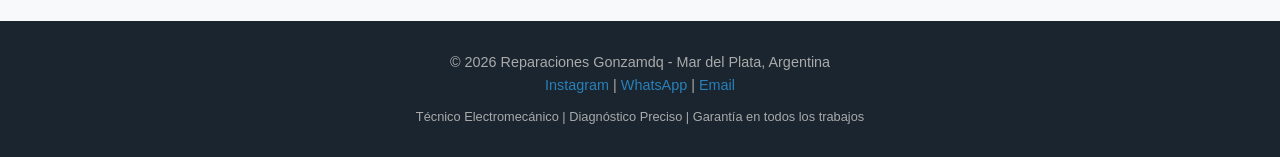
==== commit f20adef3: "Update index.html" ====
--- a/index.html
+++ b/index.html
@@ -473,12 +473,16 @@
   </div>
 </a>
 
-
-        <div class="service-card">
-          <div class="service-icon">🤖</div>
-          <h3>Robots y Más</h3>
-          <p>Reparación de aspiradoras robot, licuadoras, batidoras y otros electrodomésticos.</p>
-        </div>
+<a href="aspiradoras-robot.html" style="text-decoration: none; color: inherit;">
+  <div class="service-card">
+    <div class="service-icon">🤖</div>
+    <h3>Robots y Más</h3>
+    <p>Reparación de aspiradoras robot, licuadoras, batidoras y otros electrodomésticos. Cambio de baterías, sensores, motores y placas.</p>
+    <span style="color: #007bff; font-weight: bold; display: block; margin-top: 10px; font-size: 0.9em;">Ver detalles del servicio →</span>
+  </div>
+</a>
+
+        
 
         <div class="service-card">
           <div class="service-icon">⚡</div>
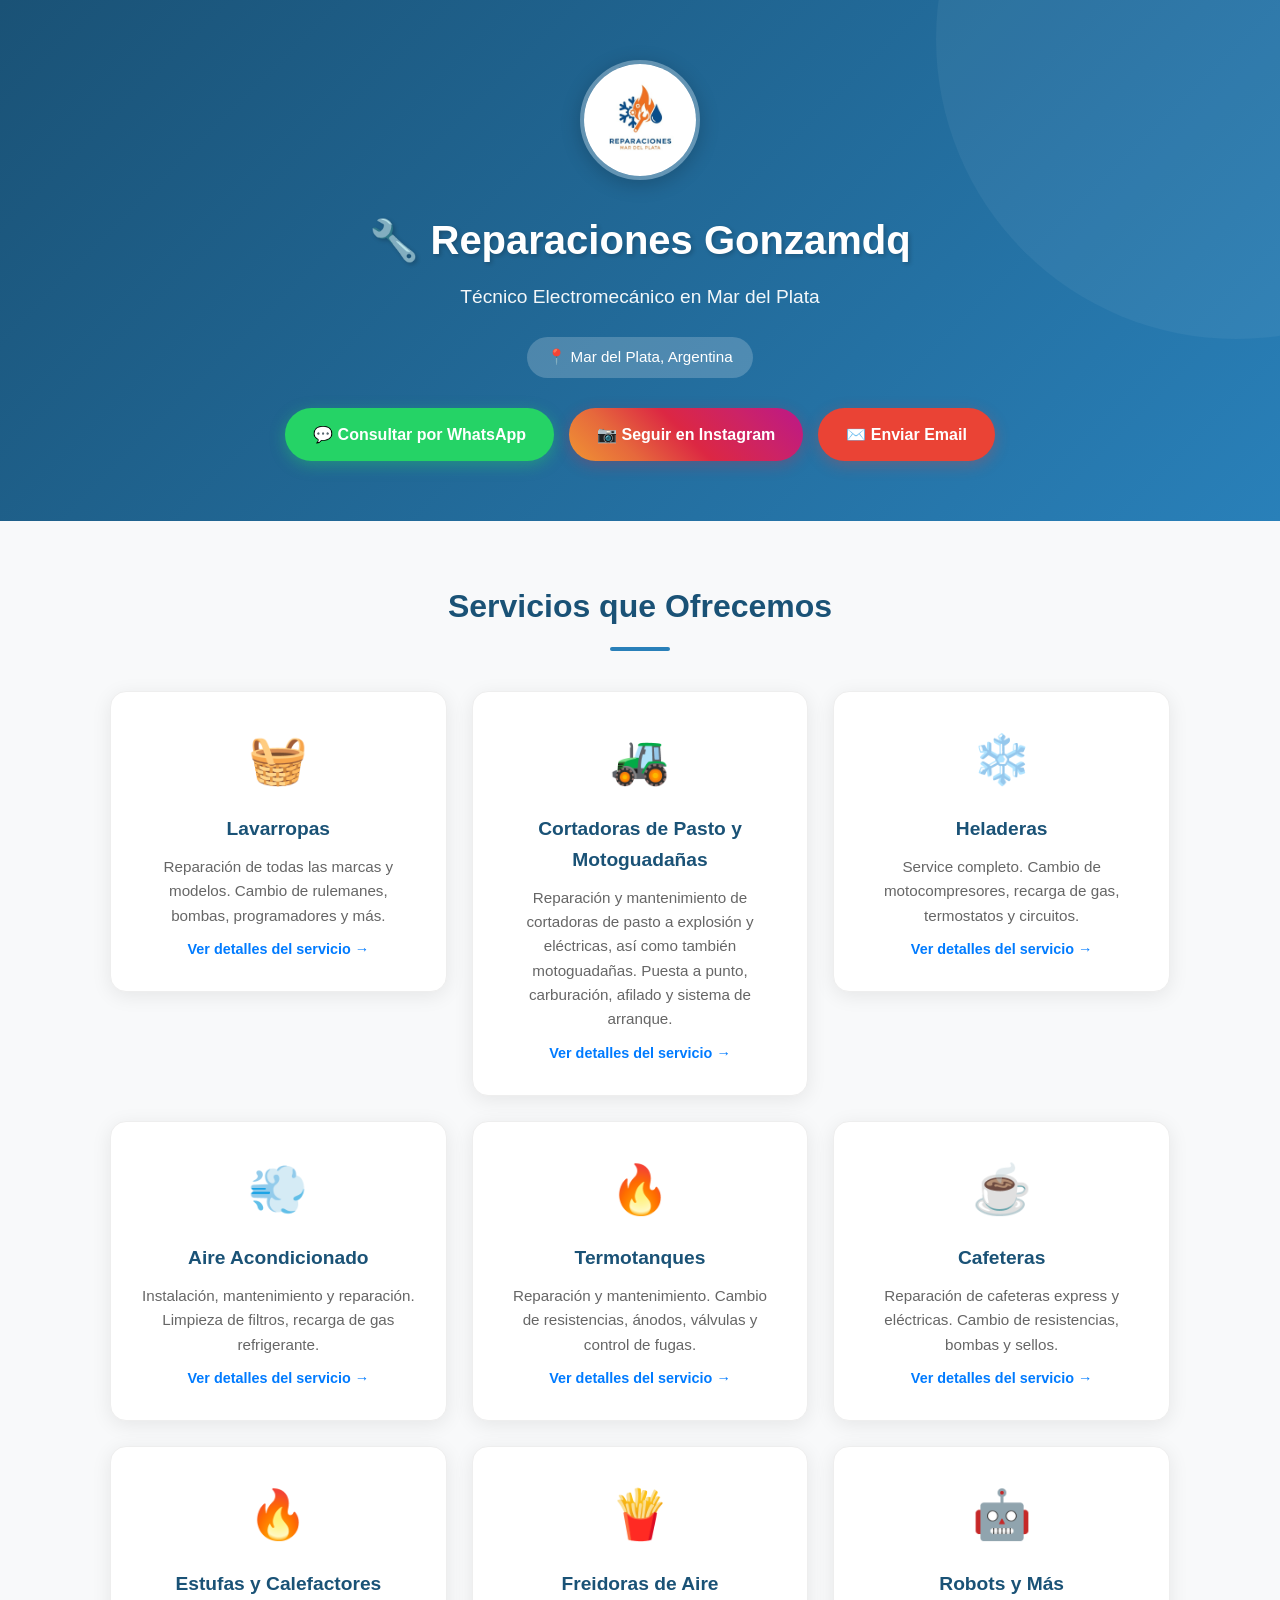
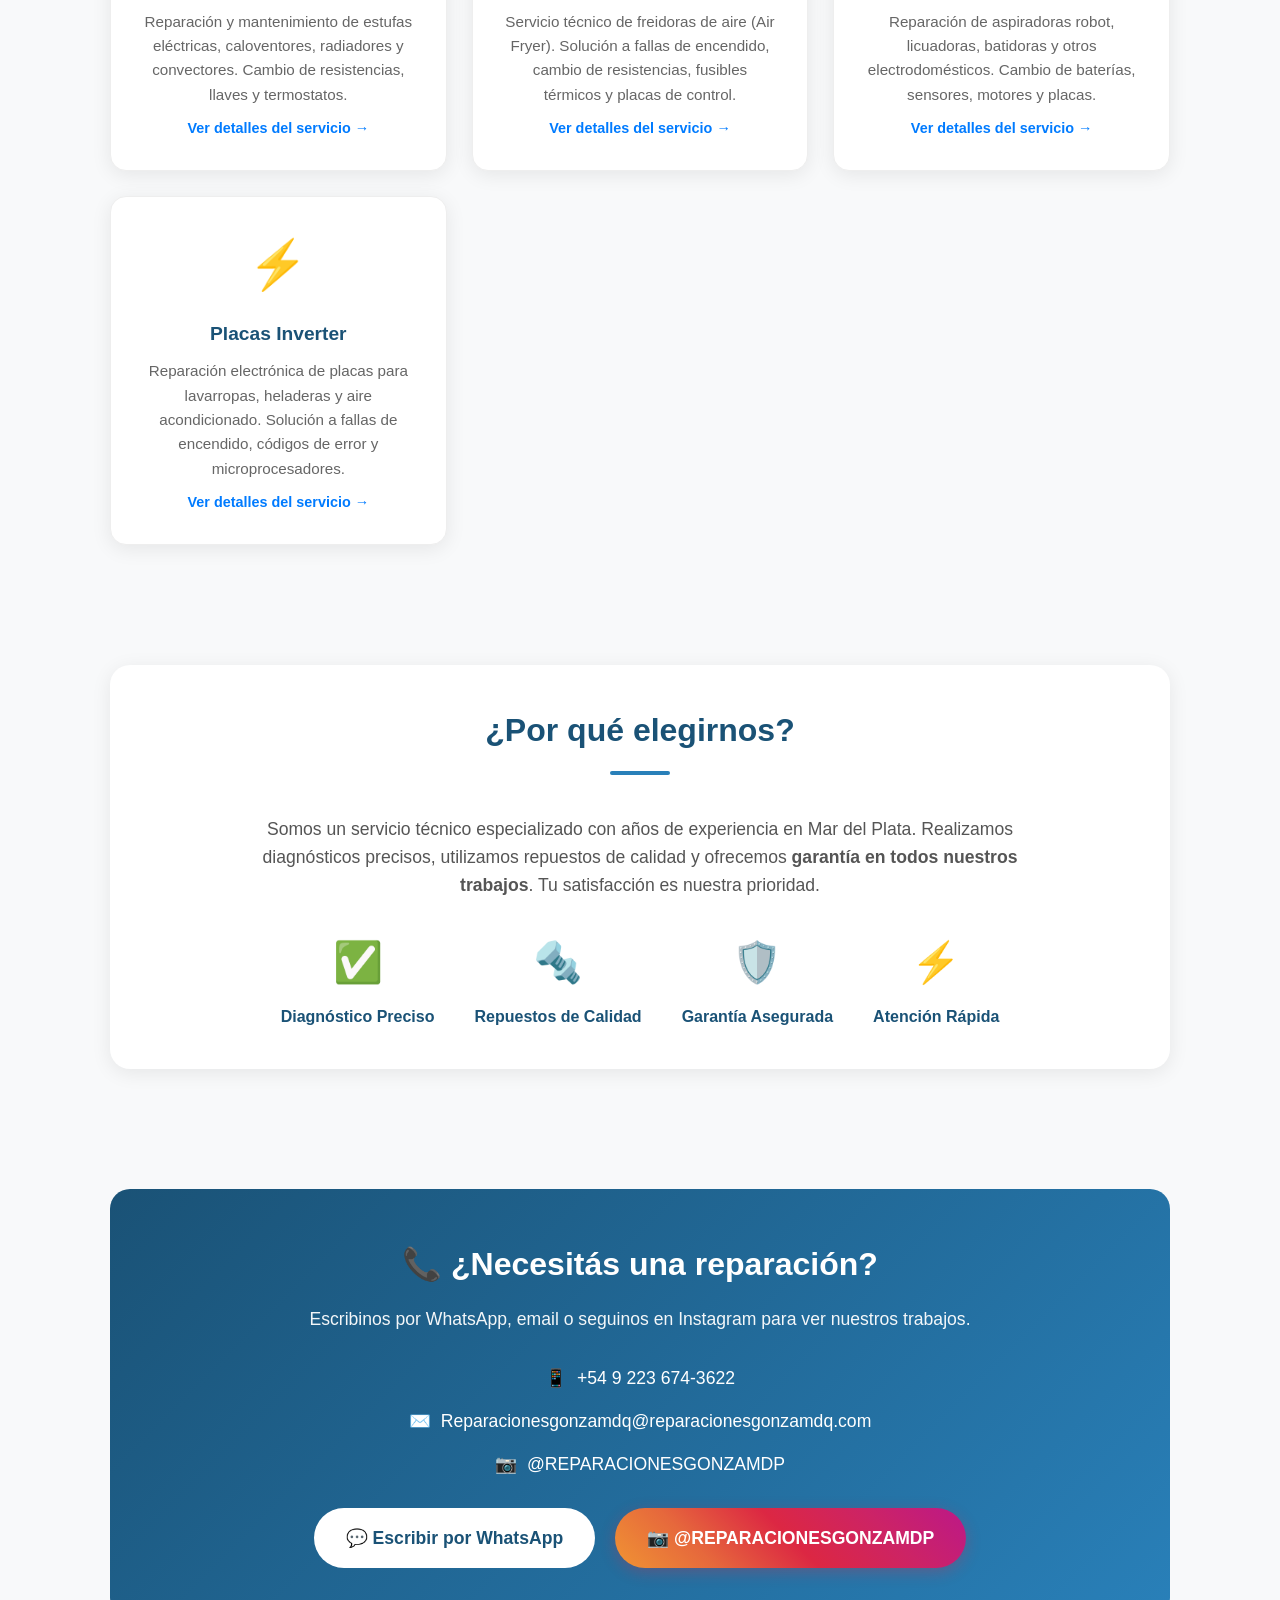
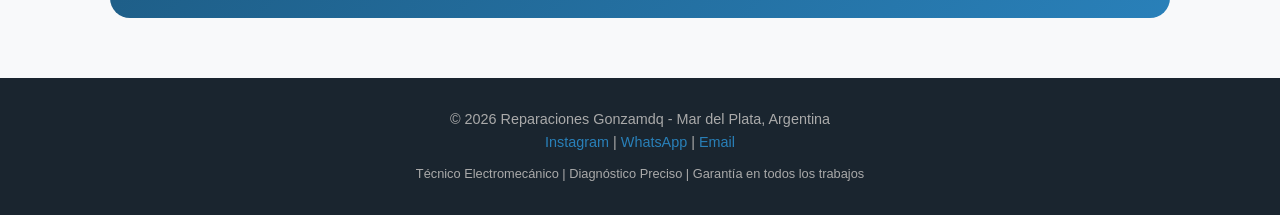
==== commit 3adc483e: "Update index.html" ====
--- a/index.html
+++ b/index.html
@@ -483,12 +483,15 @@
 </a>
 
         
-
-        <div class="service-card">
-          <div class="service-icon">⚡</div>
-          <h3>Placas Inverter</h3>
-          <p>Reparación electrónica de placas para lavarropas y aire acondicionado. Solución a fallas de encendido, códigos de error y microprocesadores.</p>
-        </div>
+<a href="placas-inverter.html" style="text-decoration: none; color: inherit;">
+  <div class="service-card">
+    <div class="service-icon">⚡</div>
+    <h3>Placas Inverter</h3>
+    <p>Reparación electrónica de placas para lavarropas, heladeras y aire acondicionado. Solución a fallas de encendido, códigos de error y microprocesadores.</p>
+    <span style="color: #007bff; font-weight: bold; display: block; margin-top: 10px; font-size: 0.9em;">Ver detalles del servicio →</span>
+  </div>
+</a>
+
 
       </div>
     </section>
